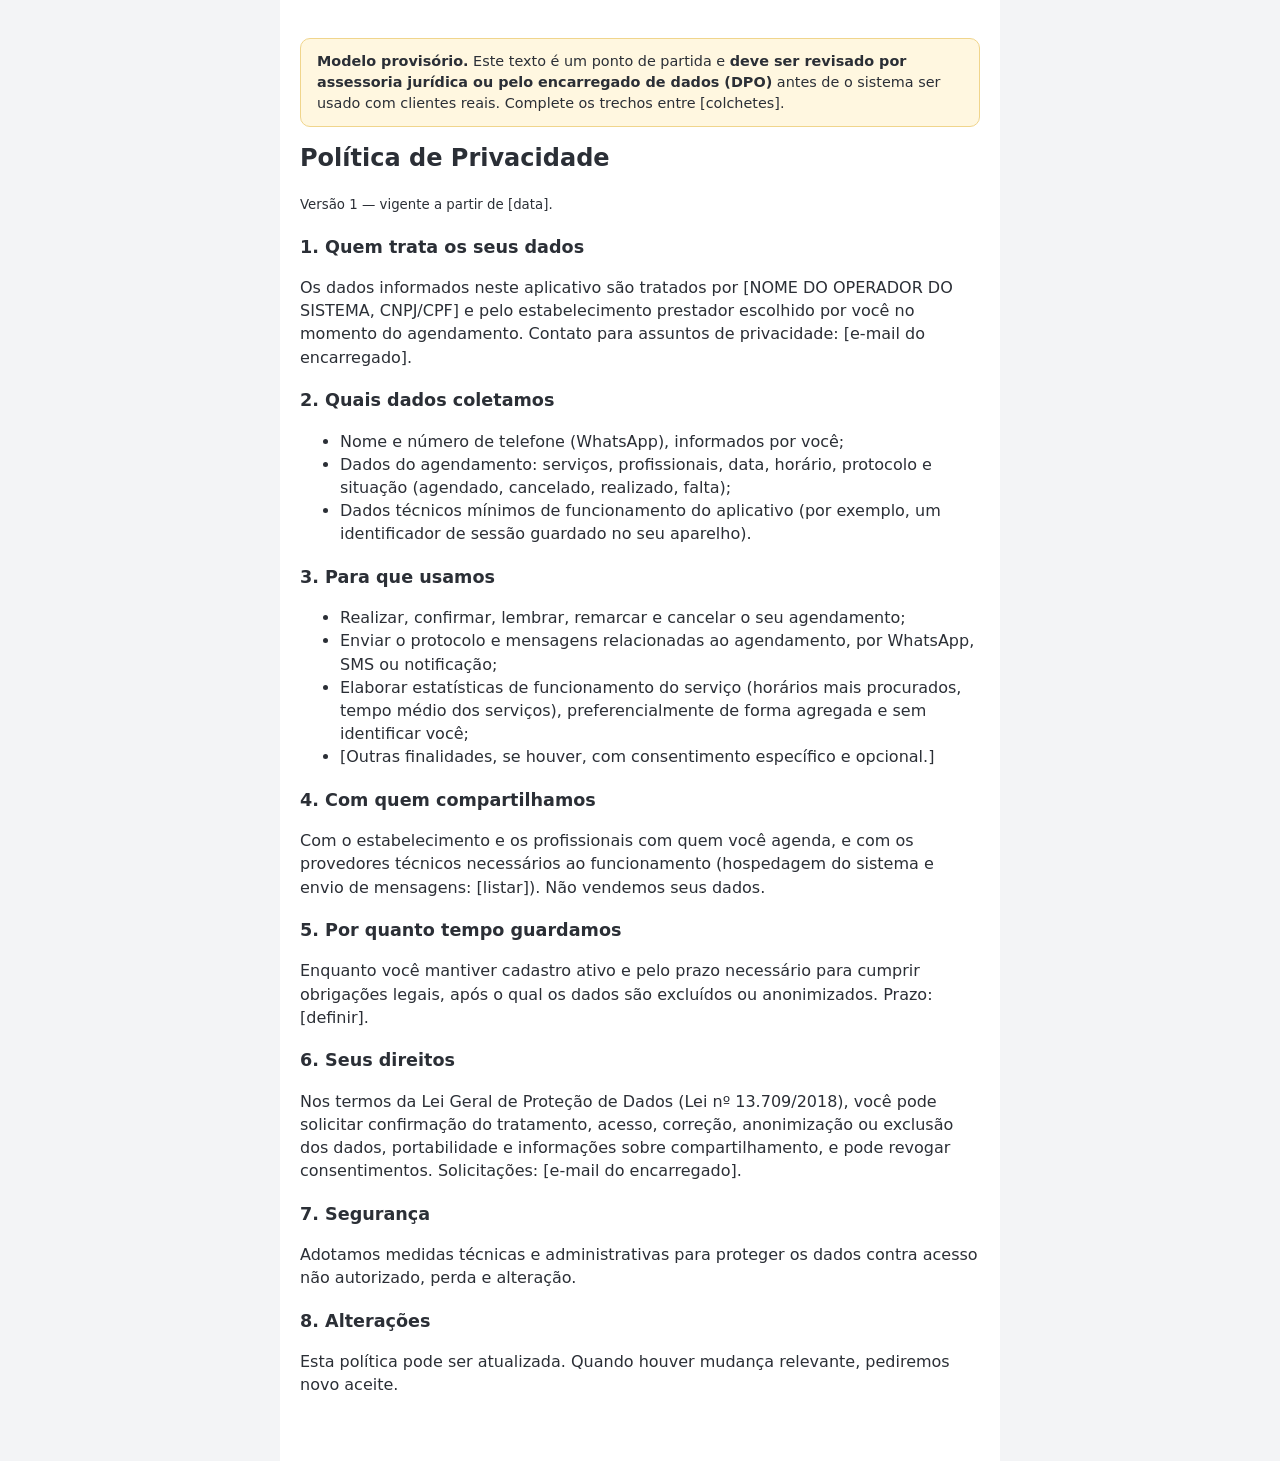
==== politica.html @ 003c9d1e "Fase 1: app do cliente (PWA), painel do prestador e núcleo de regras Modo demonstração ativo (config" ====
<!doctype html>
<html lang="pt-BR">
<head>
<meta charset="utf-8">
<meta name="viewport" content="width=device-width, initial-scale=1">
<title>Política de Privacidade</title>
<link rel="icon" href="data:,">
<link rel="stylesheet" href="style.css">
</head>
<body>
<article class="texto">
  <p class="aviso-modelo"><b>Modelo provisório.</b> Este texto é um ponto de partida e <b>deve ser revisado por assessoria jurídica
  ou pelo encarregado de dados (DPO)</b> antes de o sistema ser usado com clientes reais. Complete os trechos entre [colchetes].</p>

  <h1>Política de Privacidade</h1>
  <p><small>Versão 1 — vigente a partir de [data].</small></p>

  <h2>1. Quem trata os seus dados</h2>
  <p>Os dados informados neste aplicativo são tratados por [NOME DO OPERADOR DO SISTEMA, CNPJ/CPF] e pelo estabelecimento prestador
  escolhido por você no momento do agendamento. Contato para assuntos de privacidade: [e-mail do encarregado].</p>

  <h2>2. Quais dados coletamos</h2>
  <ul>
    <li>Nome e número de telefone (WhatsApp), informados por você;</li>
    <li>Dados do agendamento: serviços, profissionais, data, horário, protocolo e situação (agendado, cancelado, realizado, falta);</li>
    <li>Dados técnicos mínimos de funcionamento do aplicativo (por exemplo, um identificador de sessão guardado no seu aparelho).</li>
  </ul>

  <h2>3. Para que usamos</h2>
  <ul>
    <li>Realizar, confirmar, lembrar, remarcar e cancelar o seu agendamento;</li>
    <li>Enviar o protocolo e mensagens relacionadas ao agendamento, por WhatsApp, SMS ou notificação;</li>
    <li>Elaborar estatísticas de funcionamento do serviço (horários mais procurados, tempo médio dos serviços), preferencialmente de forma agregada e sem identificar você;</li>
    <li>[Outras finalidades, se houver, com consentimento específico e opcional.]</li>
  </ul>

  <h2>4. Com quem compartilhamos</h2>
  <p>Com o estabelecimento e os profissionais com quem você agenda, e com os provedores técnicos necessários ao funcionamento
  (hospedagem do sistema e envio de mensagens: [listar]). Não vendemos seus dados.</p>

  <h2>5. Por quanto tempo guardamos</h2>
  <p>Enquanto você mantiver cadastro ativo e pelo prazo necessário para cumprir obrigações legais, após o qual os dados são
  excluídos ou anonimizados. Prazo: [definir].</p>

  <h2>6. Seus direitos</h2>
  <p>Nos termos da Lei Geral de Proteção de Dados (Lei nº 13.709/2018), você pode solicitar confirmação do tratamento, acesso,
  correção, anonimização ou exclusão dos dados, portabilidade e informações sobre compartilhamento, e pode revogar consentimentos.
  Solicitações: [e-mail do encarregado].</p>

  <h2>7. Segurança</h2>
  <p>Adotamos medidas técnicas e administrativas para proteger os dados contra acesso não autorizado, perda e alteração.</p>

  <h2>8. Alterações</h2>
  <p>Esta política pode ser atualizada. Quando houver mudança relevante, pediremos novo aceite.</p>
</article>
</body>
</html>
---- style.css ----
:root {
  --accent: #2b2f36; --on-accent: #fff;
  --ink: #2b2f36; --muted: #7a808a; --line: #d9dce1; --soft: #f3f4f6; --chip: #e6e8ec;
  --ok: #1f7a4d; --err: #b3261e; --warn: #8a5a00;
}
* { box-sizing: border-box; }
html { -webkit-text-size-adjust: 100%; }
body { margin: 0; background: var(--soft); color: var(--ink); font: 16px/1.45 system-ui, -apple-system, "Segoe UI", Roboto, sans-serif; }
#app { max-width: 480px; margin: 0 auto; min-height: 100vh; min-height: 100dvh; background: #fff; display: flex; flex-direction: column; position: relative; }
.carregando { padding: 3rem 1.5rem; text-align: center; color: var(--muted); }

/* topo */
.topo { display: flex; align-items: center; gap: .75rem; padding: .9rem 1.25rem; border-bottom: 1px solid var(--line); }
.logo { width: 38px; height: 38px; border-radius: 10px; background: var(--chip); color: var(--muted); display: grid; place-items: center; font-weight: 700; overflow: hidden; flex: none; }
.logo img { width: 100%; height: 100%; object-fit: cover; }
.topo .nome { font-weight: 700; flex: 1; min-width: 0; overflow: hidden; text-overflow: ellipsis; white-space: nowrap; }
.avatar { width: 32px; height: 32px; border-radius: 50%; background: var(--chip); color: var(--muted); display: grid; place-items: center; font-weight: 700; font-size: .85rem; border: 0; cursor: pointer; }

main { flex: 1; padding: 1.1rem 1.25rem 1.5rem; }
h1 { font-size: 1.35rem; margin: .2rem 0 .3rem; }
h2 { font-size: 1.05rem; margin: 1.2rem 0 .5rem; }
.sub { color: var(--muted); font-size: .9rem; margin: 0 0 1rem; }
.pequeno { font-size: .8rem; color: var(--muted); }

/* formulários */
label { display: block; font-size: .8rem; color: var(--muted); margin: .9rem 0 .25rem; }
input[type=text], input[type=tel], input[type=date], input[type=time], input[type=password], input[type=number], select {
  width: 100%; min-height: 48px; padding: .6rem .8rem; font: inherit; color: var(--ink);
  border: 1.5px solid var(--line); border-radius: 10px; background: #fff;
}
input:focus, select:focus, button:focus-visible { outline: 3px solid color-mix(in srgb, var(--accent) 35%, transparent); outline-offset: 1px; }
.consent { display: flex; gap: .6rem; align-items: flex-start; margin: 1.1rem 0 1rem; font-size: .85rem; color: var(--ink); }
.consent input { width: 22px; height: 22px; margin: 0; flex: none; accent-color: var(--accent); }
.consent a { color: var(--ink); font-weight: 600; }

/* botões */
.btn { display: flex; align-items: center; justify-content: center; width: 100%; min-height: 48px; padding: .6rem 1rem; border-radius: 12px; border: 1.8px solid var(--accent); background: var(--accent); color: var(--on-accent); font: inherit; font-weight: 700; cursor: pointer; text-decoration: none; margin-top: .65rem; }
.btn.sec { background: #fff; color: var(--accent); }
.btn:disabled { opacity: .4; cursor: not-allowed; }
.btn.perigo { background: #fff; color: var(--err); border-color: var(--err); }
.btn.mini { width: auto; min-height: 38px; padding: .3rem .9rem; font-size: .85rem; margin-top: 0; }
.link { background: none; border: 0; color: var(--ink); font: inherit; font-weight: 600; text-decoration: underline; cursor: pointer; padding: .6rem; }
.centro { text-align: center; }

/* mensagens */
.msg { margin: .8rem 0; padding: .65rem .8rem; border-radius: 10px; font-size: .9rem; }
.msg.erro { background: #fdecea; color: var(--err); }
.msg.info { background: var(--soft); color: var(--ink); }
.msg.ok { background: #e7f5ee; color: var(--ok); }

/* passos */
.passos { display: flex; align-items: flex-start; justify-content: space-between; position: relative; margin: .9rem .6rem 1.2rem; }
.passos::before { content: ""; position: absolute; top: 12px; left: 12%; right: 12%; height: 2px; background: var(--line); }
.passo { position: relative; flex: 1; text-align: center; font-size: .72rem; color: var(--muted); }
.passo i { display: grid; place-items: center; width: 24px; height: 24px; margin: 0 auto .25rem; border-radius: 50%; border: 2px solid var(--line); background: #fff; font-style: normal; font-weight: 700; font-size: .75rem; color: var(--muted); position: relative; }
.passo.on { color: var(--ink); font-weight: 700; }
.passo.on i { background: var(--accent); border-color: var(--accent); color: var(--on-accent); }

/* serviços */
.card { border: 1.5px solid var(--line); border-radius: 14px; padding: .8rem; margin-bottom: .75rem; background: #fff; }
.card.sel { border-color: var(--accent); border-width: 2px; }
.card .linha { display: flex; align-items: center; gap: .65rem; cursor: pointer; }
.caixa { width: 24px; height: 24px; border-radius: 6px; border: 2px solid var(--line); display: grid; place-items: center; flex: none; background: #fff; }
.card.sel .caixa { background: var(--accent); border-color: var(--accent); color: var(--on-accent); }
.card .tit { flex: 1; font-weight: 700; }
.chip { display: inline-block; padding: .15rem .6rem; border-radius: 999px; background: var(--chip); font-size: .75rem; font-weight: 700; white-space: nowrap; }
.card select { margin-top: .65rem; background: var(--soft); }
.ordem { display: inline-grid; place-items: center; width: 20px; height: 20px; border-radius: 50%; background: var(--accent); color: var(--on-accent); font-size: .7rem; font-weight: 700; margin-right: .35rem; }
.resumo { border: 1.5px solid var(--line); border-radius: 14px; background: var(--soft); padding: .75rem .9rem; margin: .5rem 0 0; }
.resumo b { font-size: 1.05rem; }

/* calendário */
.cal-topo { display: flex; align-items: center; justify-content: space-between; margin: .4rem 0; }
.cal-topo button { width: 44px; height: 44px; border: 0; background: none; font-size: 1.3rem; cursor: pointer; color: var(--ink); border-radius: 50%; }
.cal-topo button:disabled { opacity: .25; cursor: default; }
.cal { display: grid; grid-template-columns: repeat(7, 1fr); gap: 2px; text-align: center; }
.cal .sem { font-size: .75rem; font-weight: 700; color: var(--muted); padding: .3rem 0; }
.cal button { aspect-ratio: 1; max-height: 46px; border: 0; background: none; font: inherit; border-radius: 50%; cursor: pointer; color: var(--ink); }
.cal button:disabled { color: #c4c8cf; cursor: default; }
.cal button.sel { background: var(--accent); color: var(--on-accent); font-weight: 700; }
.cal button.hoje { box-shadow: inset 0 0 0 1.5px var(--line); }
.horas { display: grid; grid-template-columns: repeat(3, 1fr); gap: .5rem; }
.horas button { min-height: 44px; border-radius: 999px; border: 1.8px solid var(--line); background: #fff; font: inherit; font-weight: 700; cursor: pointer; color: var(--ink); }
.horas button.sel { background: var(--accent); border-color: var(--accent); color: var(--on-accent); }

/* confirmação */
.ok-icone { width: 72px; height: 72px; border-radius: 50%; background: var(--accent); color: var(--on-accent); display: grid; place-items: center; margin: .6rem auto; font-size: 2rem; }
.protocolo { border: 2px dashed var(--line); border-radius: 14px; background: var(--soft); padding: .8rem; text-align: center; margin: .8rem 0; }
.protocolo small { display: block; letter-spacing: .08em; color: var(--muted); font-weight: 700; }
.protocolo code { font: 700 1.35rem ui-monospace, Menlo, Consolas, monospace; }
.item-ag { padding: .45rem 0; border-top: 1px solid var(--line); }
.item-ag:first-of-type { border-top: 0; }
.item-ag .p { font-size: .85rem; color: var(--muted); }

/* lista de reservas */
.reserva .topo-r { display: flex; justify-content: space-between; align-items: baseline; gap: .5rem; }
.badge { font-size: .7rem; font-weight: 700; padding: .1rem .55rem; border-radius: 999px; background: var(--chip); }
.badge.cancelado, .badge.faltou { background: #fdecea; color: var(--err); }
.badge.realizado { background: #e7f5ee; color: var(--ok); }
.acoes { display: flex; gap: .5rem; flex-wrap: wrap; margin-top: .6rem; align-items: center; }

/* navegação inferior */
nav.base { position: sticky; bottom: 0; display: flex; border-top: 1px solid var(--line); background: #fff; padding-bottom: env(safe-area-inset-bottom); }
nav.base button { flex: 1; border: 0; background: none; padding: .6rem 0 .5rem; font: inherit; font-size: .72rem; color: var(--muted); cursor: pointer; display: flex; flex-direction: column; align-items: center; gap: .2rem; }
nav.base button i { width: 24px; height: 18px; border-radius: 5px; background: var(--chip); border: 1.5px solid var(--line); }
nav.base button.on { color: var(--ink); font-weight: 700; }
nav.base button.on i { background: var(--accent); border-color: var(--accent); }

.faixa { display: flex; gap: .75rem; align-items: center; background: var(--soft); border-bottom: 1px solid var(--line); padding: .55rem 1.25rem; font-size: .85rem; }
.faixa span { flex: 1; }
.faixa-demo { background: #fff7e0; color: var(--warn); text-align: center; font-size: .75rem; padding: .3rem; }

/* painel do prestador */
.painel { max-width: 960px; margin: 0 auto; background: #fff; min-height: 100vh; }
.painel .barra { display: flex; flex-wrap: wrap; gap: .6rem; align-items: center; padding: .8rem 1.25rem; border-bottom: 1px solid var(--line); }
.painel .barra .nome { font-weight: 700; flex: 1; }
.painel .data-nav { display: flex; align-items: center; gap: .4rem; padding: .8rem 1.25rem 0; }
.painel .data-nav input { width: auto; }
.painel .data-nav button { min-height: 44px; min-width: 44px; border: 1.5px solid var(--line); background: #fff; border-radius: 10px; font-size: 1.1rem; cursor: pointer; }
.cols { display: grid; grid-template-columns: repeat(auto-fit, minmax(260px, 1fr)); gap: 1rem; padding: 1rem 1.25rem; }
.col h3 { margin: 0 0 .5rem; font-size: 1rem; }
.ag { border: 1.5px solid var(--line); border-radius: 12px; padding: .65rem .75rem; margin-bottom: .6rem; }
.ag.cancelado { opacity: .55; }
.ag .h { font-weight: 700; }
.ag .meta { font-size: .85rem; color: var(--muted); }
.bloqueio { border: 1.5px dashed var(--line); border-radius: 12px; padding: .5rem .75rem; margin-bottom: .6rem; font-size: .85rem; color: var(--muted); }
details.bloq { margin: 0 1.25rem 1.5rem; border: 1.5px solid var(--line); border-radius: 12px; padding: .5rem .9rem; }
details.bloq summary { cursor: pointer; font-weight: 700; min-height: 40px; display: flex; align-items: center; }
.grade-form { display: grid; grid-template-columns: repeat(auto-fit, minmax(130px, 1fr)); gap: .5rem; align-items: end; }
.vazio { color: var(--muted); font-size: .9rem; padding: .5rem 0; }

/* páginas de texto (política, termos) */
.texto { max-width: 720px; margin: 0 auto; padding: 1.5rem 1.25rem 3rem; background: #fff; min-height: 100vh; }
.texto h1 { font-size: 1.5rem; } .texto h2 { font-size: 1.1rem; }
.aviso-modelo { background: #fff7e0; border: 1px solid #f0d58c; padding: .75rem 1rem; border-radius: 10px; font-size: .9rem; }

@media (prefers-reduced-motion: no-preference) { .card, .btn { transition: border-color .15s, background .15s, opacity .15s; } }
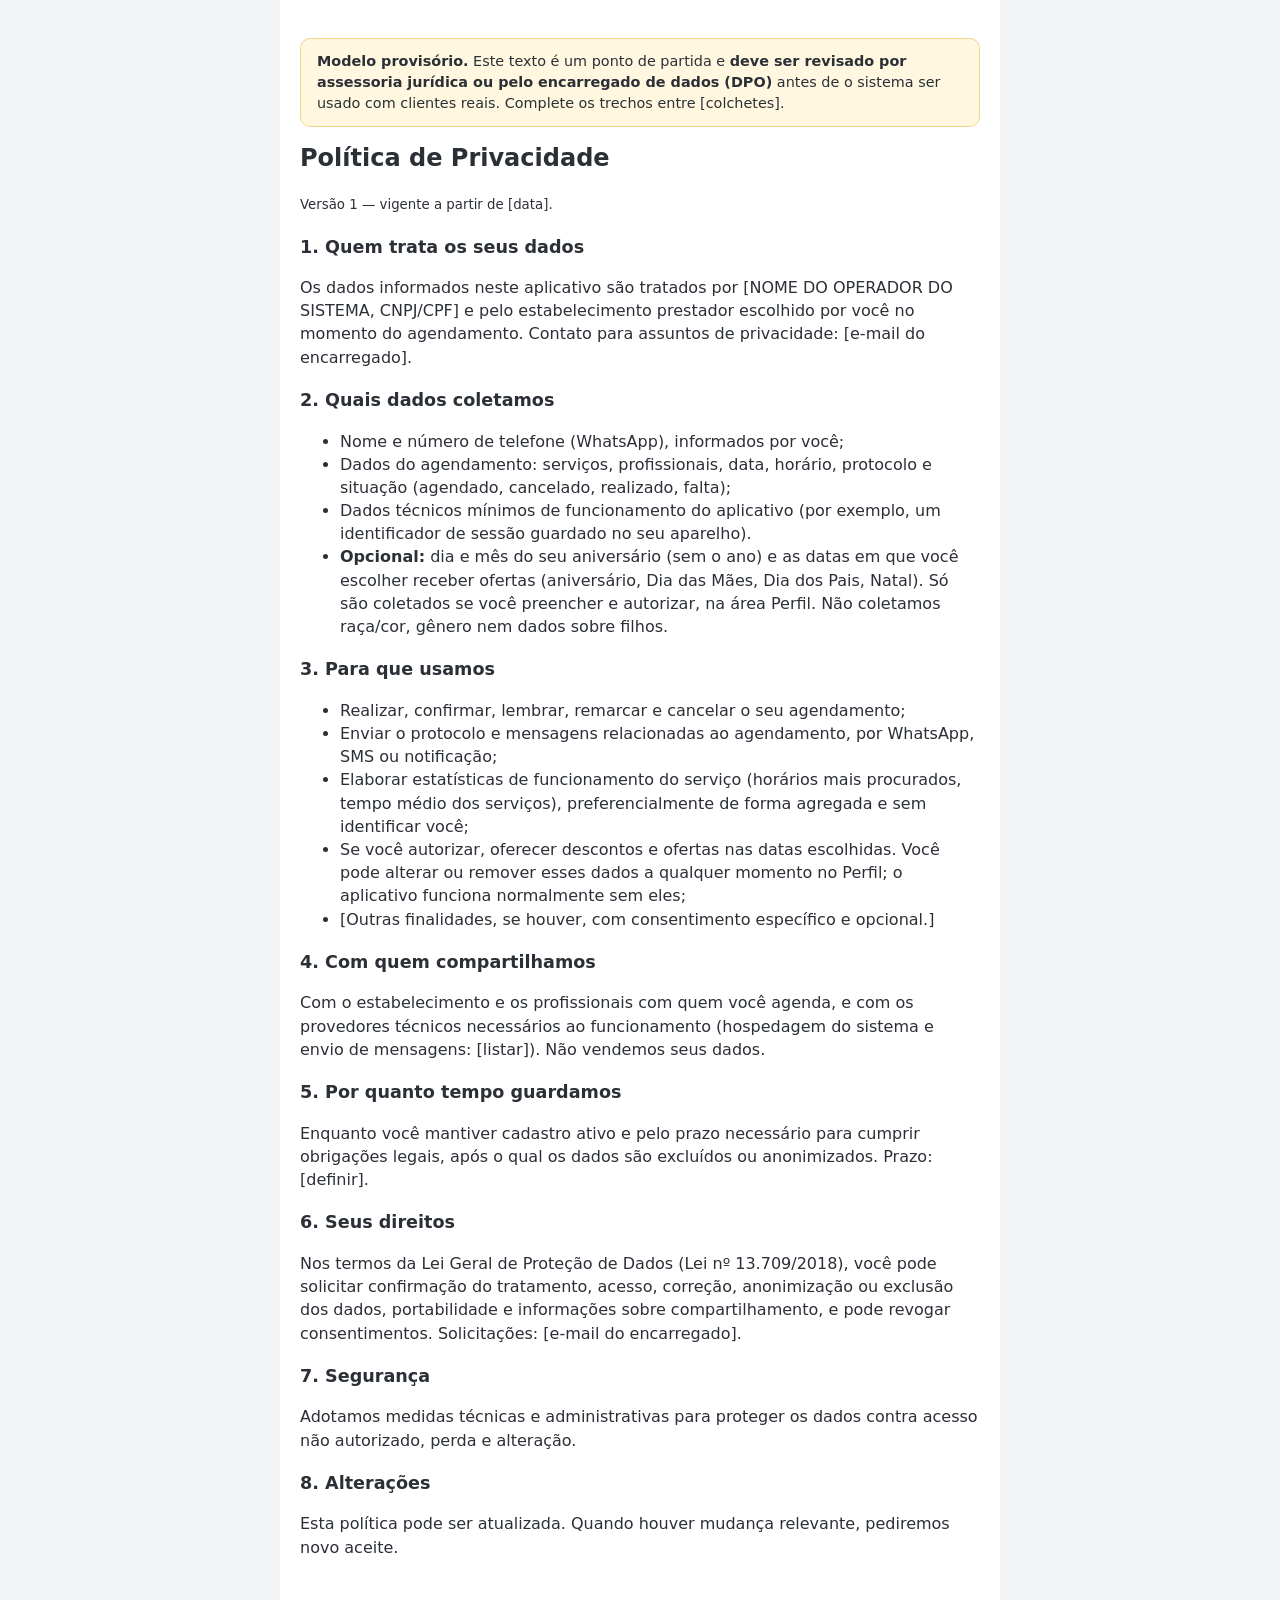
==== commit 4eaaf4ad: "Ofertas em datas especiais: preferências opcionais do cliente com aceite próprio e promoções por púb" ====
--- a/politica.html
+++ b/politica.html
@@ -24,6 +24,7 @@
     <li>Nome e número de telefone (WhatsApp), informados por você;</li>
     <li>Dados do agendamento: serviços, profissionais, data, horário, protocolo e situação (agendado, cancelado, realizado, falta);</li>
     <li>Dados técnicos mínimos de funcionamento do aplicativo (por exemplo, um identificador de sessão guardado no seu aparelho).</li>
+    <li><b>Opcional:</b> dia e mês do seu aniversário (sem o ano) e as datas em que você escolher receber ofertas (aniversário, Dia das Mães, Dia dos Pais, Natal). Só são coletados se você preencher e autorizar, na área Perfil. Não coletamos raça/cor, gênero nem dados sobre filhos.</li>
   </ul>
 
   <h2>3. Para que usamos</h2>
@@ -31,6 +32,7 @@
     <li>Realizar, confirmar, lembrar, remarcar e cancelar o seu agendamento;</li>
     <li>Enviar o protocolo e mensagens relacionadas ao agendamento, por WhatsApp, SMS ou notificação;</li>
     <li>Elaborar estatísticas de funcionamento do serviço (horários mais procurados, tempo médio dos serviços), preferencialmente de forma agregada e sem identificar você;</li>
+    <li>Se você autorizar, oferecer descontos e ofertas nas datas escolhidas. Você pode alterar ou remover esses dados a qualquer momento no Perfil; o aplicativo funciona normalmente sem eles;</li>
     <li>[Outras finalidades, se houver, com consentimento específico e opcional.]</li>
   </ul>
 
--- a/style.css
+++ b/style.css
@@ -135,3 +135,70 @@
 .aviso-modelo { background: #fff7e0; border: 1px solid #f0d58c; padding: .75rem 1rem; border-radius: 10px; font-size: .9rem; }
 
 @media (prefers-reduced-motion: no-preference) { .card, .btn { transition: border-color .15s, background .15s, opacity .15s; } }
+
+/* ---- painel: abas, cancelamento com mensagem, acessos ---- */
+.painel .abas { display: flex; gap: .4rem; padding: .6rem 1.25rem 0; border-bottom: 1px solid var(--line); }
+.painel .abas button { min-height: 42px; padding: 0 1rem; border: 0; border-bottom: 3px solid transparent; background: none; font: inherit; font-weight: 600; color: var(--muted); cursor: pointer; }
+.painel .abas button[aria-current="page"] { color: var(--ink); border-bottom-color: var(--accent); }
+.filtros { display: flex; flex-wrap: wrap; gap: .4rem; padding: .7rem 1.25rem 0; }
+.filtros button { min-height: 36px; padding: 0 .9rem; border-radius: 999px; border: 1.5px solid var(--line); background: #fff; font: inherit; font-size: .85rem; cursor: pointer; }
+.filtros button[aria-pressed="true"] { background: var(--accent); color: var(--on-accent); border-color: var(--accent); }
+.cancelar-box { margin-top: .6rem; border: 1.8px solid var(--err); border-radius: 12px; padding: .7rem .8rem; background: #fffafa; }
+.cancelar-box h4 { margin: 0 0 .4rem; font-size: .95rem; }
+.cancelar-box .opcao { display: flex; gap: .55rem; align-items: flex-start; padding: .45rem .5rem; border: 1.5px solid var(--line); border-radius: 10px; margin-bottom: .4rem; background: #fff; font-size: .85rem; cursor: pointer; }
+.cancelar-box .opcao input { width: auto; min-height: 0; margin-top: .2rem; }
+.cancelar-box textarea { width: 100%; min-height: 70px; font: inherit; padding: .5rem .6rem; border: 1.5px solid var(--line); border-radius: 10px; resize: vertical; }
+.cancelar-box .previa { font-size: .85rem; background: var(--soft); border-radius: 10px; padding: .6rem .7rem; margin: .4rem 0; }
+.lista-acessos { padding: 1rem 1.25rem; display: grid; gap: .7rem; }
+.usuario { border: 1.5px solid var(--line); border-radius: 12px; padding: .7rem .85rem; }
+.usuario.inativo { background: #f3f4f6; color: var(--muted); }
+.usuario .topo { display: flex; gap: .6rem; align-items: center; flex-wrap: wrap; }
+.usuario .topo strong { flex: 1; }
+.usuario .meta { font-size: .85rem; color: var(--muted); margin-top: .2rem; }
+.form-acesso { display: grid; grid-template-columns: repeat(auto-fit, minmax(170px, 1fr)); gap: .6rem; margin-top: .7rem; align-items: end; }
+.form-acesso label.chk { display: flex; gap: .5rem; align-items: center; min-height: 44px; }
+.form-acesso label.chk input { width: auto; min-height: 0; }
+.dia-linha { display: grid; grid-template-columns: 5.5rem 1fr; gap: .6rem; align-items: start; border: 1.5px solid var(--line); border-radius: 12px; padding: .6rem .8rem; }
+.dia-linha .faixas { display: grid; gap: .4rem; }
+.dia-linha .faixa { display: flex; flex-wrap: wrap; gap: .4rem; align-items: center; }
+.dia-linha .faixa input[type=time] { width: auto; min-width: 7.2rem; }
+.prof-dur { display: flex; flex-wrap: wrap; gap: .6rem; align-items: center; }
+.prof-dur input[type=number] { width: 9.5rem; }
+.kpis { display: grid; grid-template-columns: repeat(2, 1fr); gap: .6rem; padding: .6rem 1.25rem; }
+.kpi { border: 1.5px solid var(--line); border-radius: 14px; padding: .7rem .8rem; }
+.kpi-v { font-size: 1.6rem; font-weight: 700; line-height: 1.1; }
+.kpi-r { font-size: .85rem; font-weight: 600; margin-top: .15rem; }
+.kpi-s { font-size: .75rem; color: var(--muted, #5f6368); margin-top: .1rem; }
+.barras { display: grid; gap: .45rem; }
+.barra-linha { display: grid; grid-template-columns: minmax(5rem, 9rem) 1fr auto; gap: .5rem; align-items: center; font-size: .88rem; }
+.bl-trilho { background: var(--line); border-radius: 999px; height: .7rem; overflow: hidden; display: block; }
+.bl-preenche { display: block; height: 100%; background: var(--cor, #0b57d0); border-radius: 999px; }
+.bl-valor { font-variant-numeric: tabular-nums; white-space: nowrap; }
+.historico { border-top: 1px dashed var(--line); margin-top: .5rem; padding-top: .4rem; display: grid; gap: .25rem; }
+@media (min-width: 640px) { .kpis { grid-template-columns: repeat(4, 1fr); } }
+
+.promo { position: fixed; inset: 0; z-index: 50; display: flex; flex-direction: column; overflow-y: auto; }
+.promo-x { align-self: flex-end; margin: .8rem; width: 44px; height: 44px; border: 0; background: none; font-size: 1.4rem; cursor: pointer; }
+.promo-corpo { flex: 1; display: flex; flex-direction: column; justify-content: center; align-items: center; gap: 2rem; padding: 1rem 1.6rem 3rem; max-width: 34rem; margin: 0 auto; width: 100%; box-sizing: border-box; text-align: center; }
+.promo-texto { font-weight: 700; font-size: clamp(1.5rem, 6vw, 2.2rem); line-height: 1.25; margin: 0; white-space: pre-wrap; overflow-wrap: anywhere; }
+.promo-ok { min-height: 48px; min-width: 11rem; padding: 0 1.6rem; border: 0; border-radius: 12px; font: inherit; font-weight: 700; cursor: pointer; }
+.painel .abas { overflow-x: auto; scrollbar-width: thin; }
+.painel .abas button { white-space: nowrap; }
+.promo-previa { border: 1.5px solid var(--line); border-radius: 12px; padding: 1.4rem 1rem; text-align: center; font-weight: 700; font-size: 1.15rem; }
+.promo-previa p { margin: 0; white-space: pre-wrap; overflow-wrap: anywhere; }
+.promo-previa.pequena { padding: .7rem .8rem; font-size: .95rem; }
+.amostras { display: flex; flex-wrap: wrap; gap: .45rem; margin-top: .5rem; }
+.amostra { width: 34px; height: 34px; border-radius: 50%; border: 2px solid var(--line); cursor: pointer; }
+.faixa-promo { margin: .2rem 0 .9rem; padding: .75rem 1rem; border-radius: 12px; font-weight: 700; text-align: center; line-height: 1.3; white-space: pre-wrap; overflow-wrap: anywhere; }
+button.faixa-promo { display: block; width: 100%; border: 0; font: inherit; font-weight: 700; cursor: pointer; }
+.faixa-promo .faixa-cta { display: block; margin-top: .35rem; font-size: .85rem; font-weight: 600; text-decoration: underline; text-underline-offset: 3px; }
+.emojis { display: flex; flex-wrap: wrap; gap: .3rem; margin-top: .4rem; }
+.emojis button { width: 40px; height: 40px; border: 1.5px solid var(--line); border-radius: 10px; background: #fff; font-size: 1.25rem; cursor: pointer; }
+.ofertas .grupo-chk { display: grid; gap: .1rem; margin: .4rem 0; }
+.ofertas .aniv .linha { display: flex; gap: .5rem; }
+.ofertas .aniv select { flex: 1; min-height: 44px; border: 1.5px solid var(--line); border-radius: 10px; padding: 0 .5rem; font: inherit; background: #fff; }
+.ofertas .aceite-ofertas { margin-top: .6rem; font-size: .9rem; line-height: 1.35; align-items: flex-start; }
+.ofertas label.chk { display: flex; gap: .55rem; align-items: center; min-height: 44px; cursor: pointer; }
+.ofertas label.chk input { width: 22px; height: 22px; flex: none; }
+.ofertas .btn { margin-top: .7rem; }
+.ofertas label.chk { color: var(--ink); }
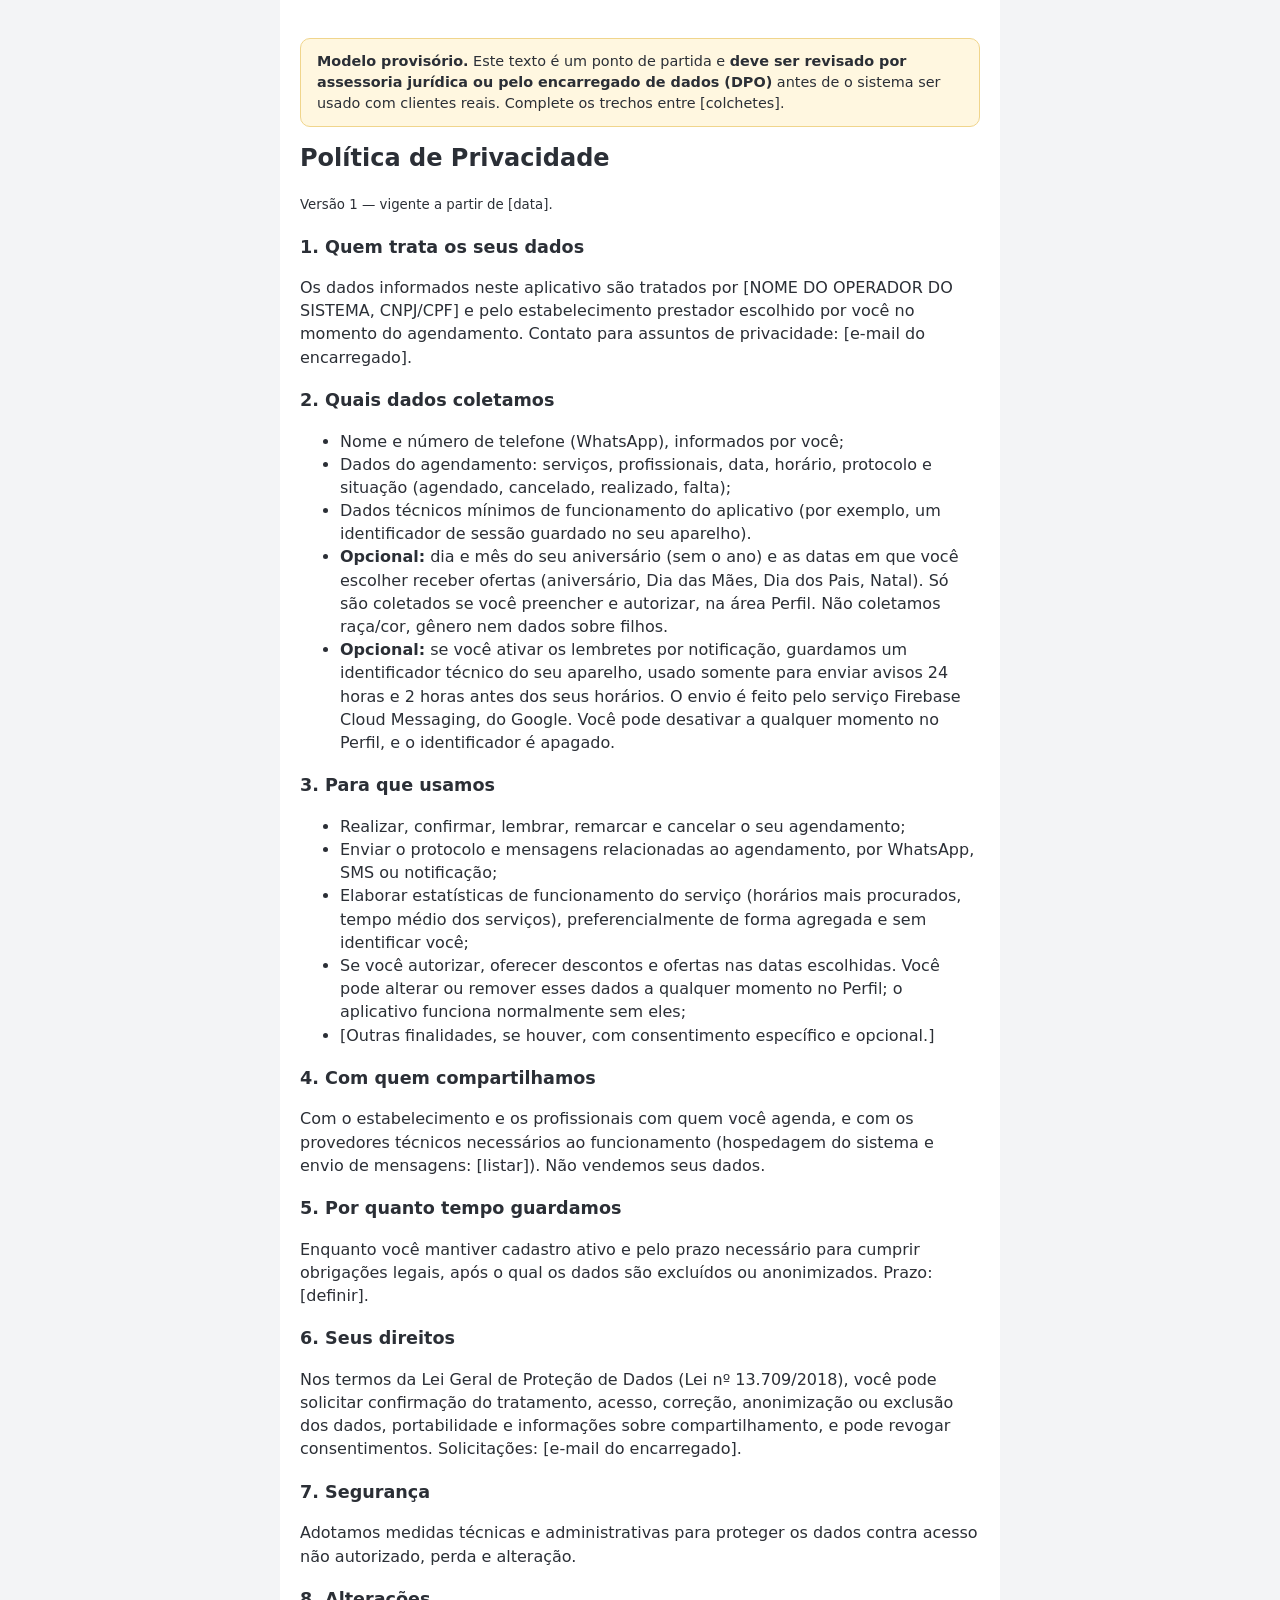
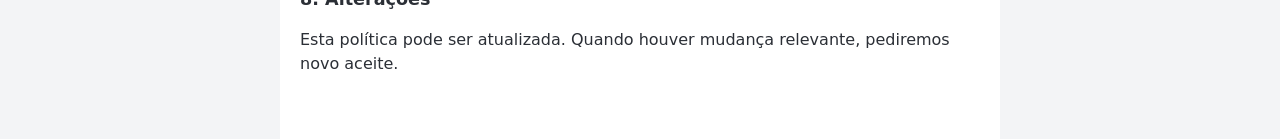
==== commit f31c8647: "Lembretes por notificação (FCM): convite na confirmação e no Perfil, envio 24h e 2h antes Co-Authore" ====
--- a/politica.html
+++ b/politica.html
@@ -25,6 +25,7 @@
     <li>Dados do agendamento: serviços, profissionais, data, horário, protocolo e situação (agendado, cancelado, realizado, falta);</li>
     <li>Dados técnicos mínimos de funcionamento do aplicativo (por exemplo, um identificador de sessão guardado no seu aparelho).</li>
     <li><b>Opcional:</b> dia e mês do seu aniversário (sem o ano) e as datas em que você escolher receber ofertas (aniversário, Dia das Mães, Dia dos Pais, Natal). Só são coletados se você preencher e autorizar, na área Perfil. Não coletamos raça/cor, gênero nem dados sobre filhos.</li>
+    <li><b>Opcional:</b> se você ativar os lembretes por notificação, guardamos um identificador técnico do seu aparelho, usado somente para enviar avisos 24 horas e 2 horas antes dos seus horários. O envio é feito pelo serviço Firebase Cloud Messaging, do Google. Você pode desativar a qualquer momento no Perfil, e o identificador é apagado.</li>
   </ul>
 
   <h2>3. Para que usamos</h2>
--- a/style.css
+++ b/style.css
@@ -202,3 +202,33 @@
 .ofertas label.chk input { width: 22px; height: 22px; flex: none; }
 .ofertas .btn { margin-top: .7rem; }
 .ofertas label.chk { color: var(--ink); }
+.ordenar { display: flex; gap: .3rem; margin-right: .3rem; flex: none; }
+.ordenar .mover { width: 40px; height: 40px; border: 1.5px solid var(--line); border-radius: 10px; background: #fff; font-size: .95rem; line-height: 1; cursor: pointer; color: var(--ink); }
+.ordenar .mover:disabled { opacity: .35; cursor: default; }
+.ordenar .arrastar { cursor: grab; touch-action: none; font-size: 1.2rem; }
+.usuario.arrastando { position: relative; z-index: 5; box-shadow: 0 6px 18px rgba(0,0,0,.2); background: #fff; opacity: .95; }
+.usuario.alvo { outline: 2px dashed var(--accent); outline-offset: 2px; }
+
+/* busca de clientes: largura total e altura dobrada */
+.busca-clientes { display: block; padding: .7rem 1.25rem 0; }
+.busca-clientes label { display: block; width: 100%; }
+.busca-clientes input[type=search] { width: 100%; box-sizing: border-box; min-height: 60px; font-size: 1.1rem; }
+.busca-clientes .btn { margin-top: .6rem; }
+
+/* painel do gestor: tela inicial de cartões e botão de volta */
+.inicio-cards { display: grid; grid-template-columns: repeat(2, 1fr); gap: .8rem; padding: 1rem 1.25rem; }
+.card-inicio { display: flex; flex-direction: column; align-items: center; justify-content: center; gap: .5rem; min-height: 112px; padding: .8rem; border: 1px solid var(--line, #d9dce1); border-radius: 16px; background: var(--chip, #f2f3f5); color: inherit; font: inherit; font-weight: 700; cursor: pointer; }
+.card-inicio:active { transform: scale(.98); }
+.ci-icone { font-size: 2rem; line-height: 1; }
+.voltar-inicio { display: flex; align-items: center; gap: .8rem; padding: .6rem 1.25rem 0; }
+
+/* profissional: três abas curtas dividem a largura, sem rolagem */
+.painel .abas button:only-of-type, .painel .abas.tres button { flex: 1 1 0; padding: 0 .4rem; }
+.painel .abas.tres { overflow-x: visible; }
+
+/* caixa de confirmação do app */
+.dialogo-fundo { position: fixed; inset: 0; background: rgba(0,0,0,.45); display: grid; place-items: center; padding: 1.25rem; z-index: 1000; }
+.dialogo { background: #fff; color: var(--ink); border-radius: 16px; padding: 1.25rem; max-width: 380px; width: 100%; box-shadow: 0 10px 30px rgba(0,0,0,.25); }
+.dialogo-texto { margin: 0 0 1rem; white-space: pre-line; line-height: 1.45; }
+.dialogo-acoes { display: flex; gap: .6rem; justify-content: flex-end; }
+.dialogo-acoes .btn { width: auto; min-width: 96px; }
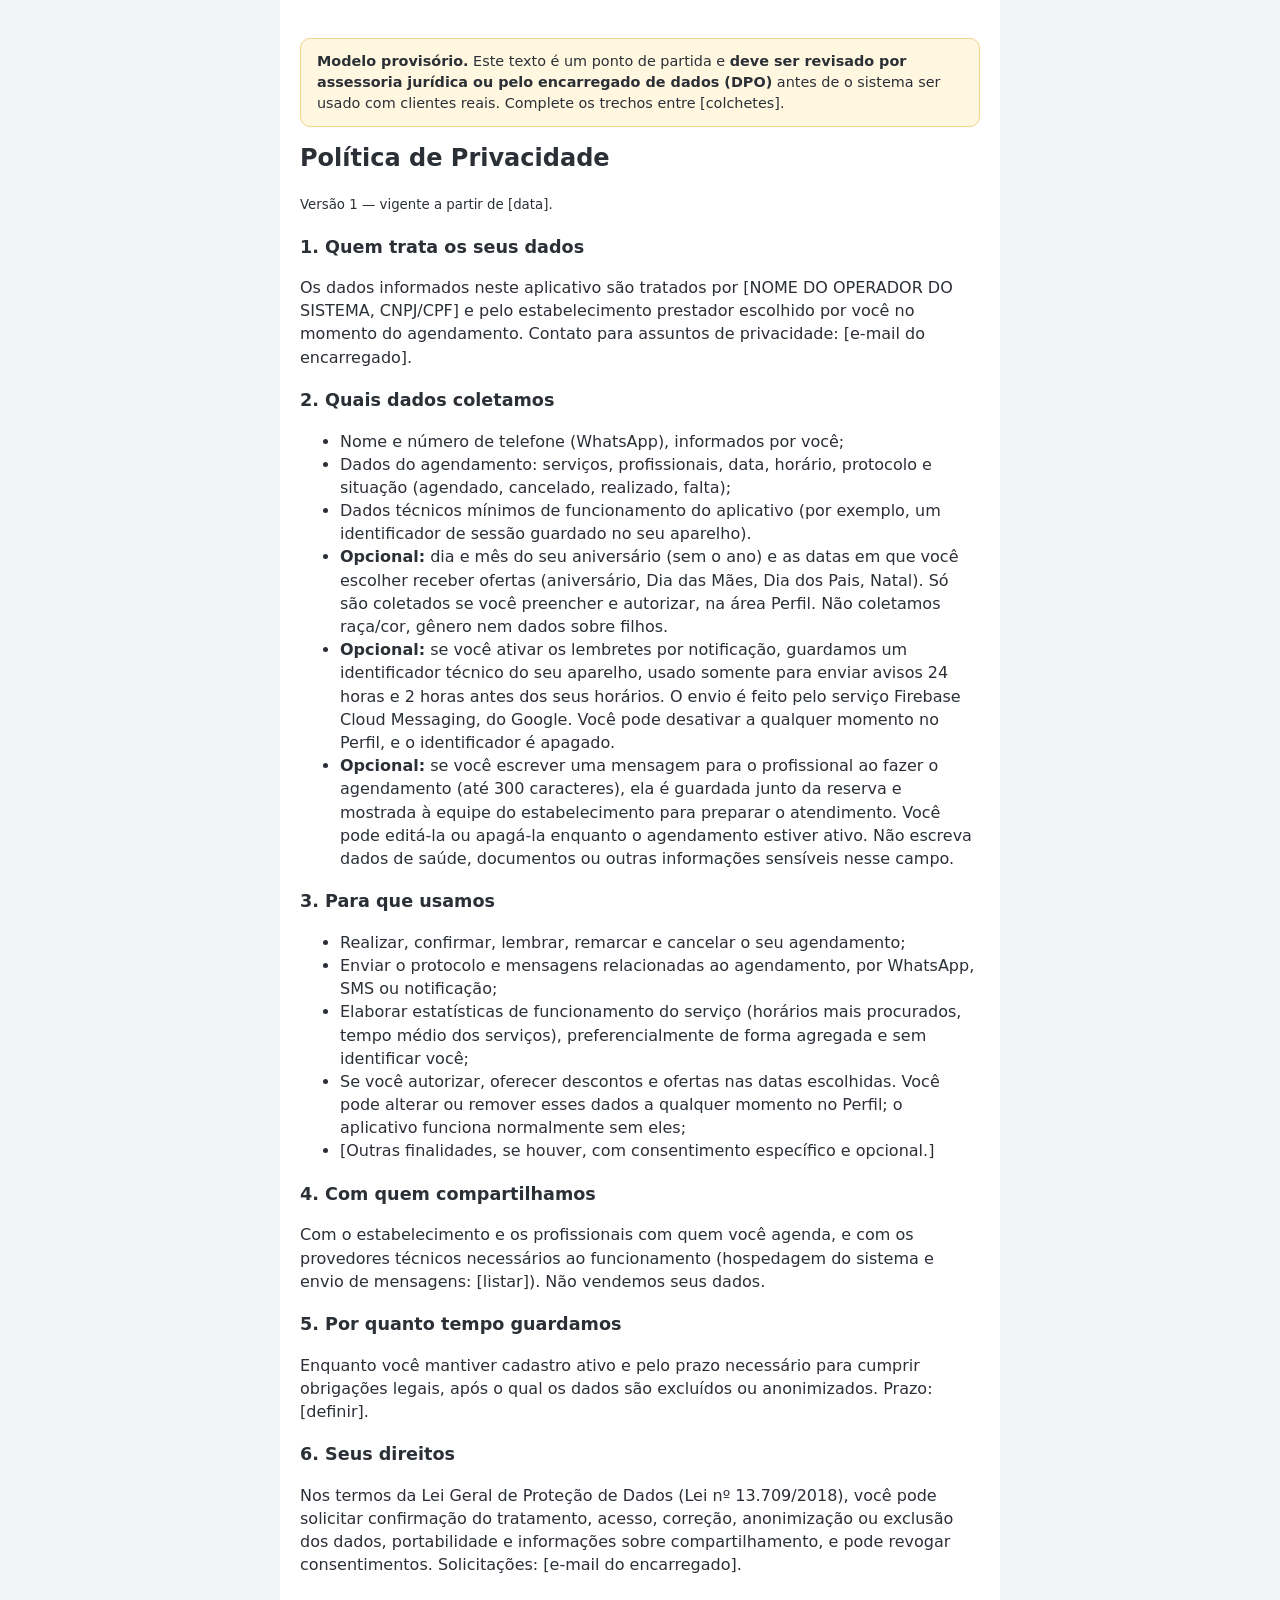
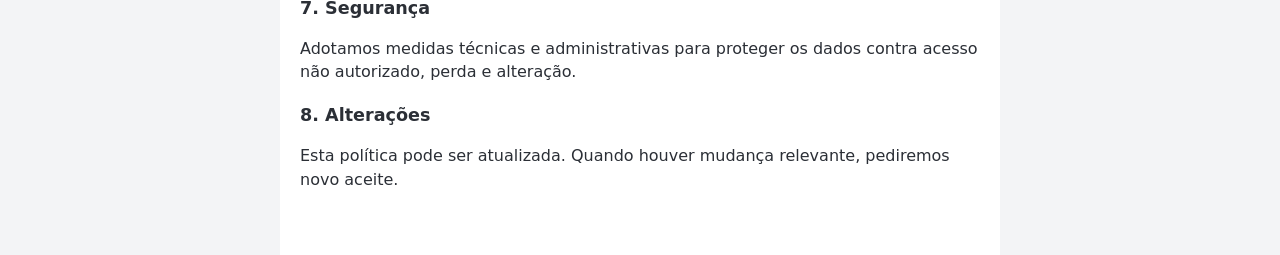
==== commit 4ee7799b: "Mensagem do cliente para o profissional (por reserva, ate 300 caracteres) Co-Authored-By: Claude Son" ====
--- a/politica.html
+++ b/politica.html
@@ -26,6 +26,7 @@
     <li>Dados técnicos mínimos de funcionamento do aplicativo (por exemplo, um identificador de sessão guardado no seu aparelho).</li>
     <li><b>Opcional:</b> dia e mês do seu aniversário (sem o ano) e as datas em que você escolher receber ofertas (aniversário, Dia das Mães, Dia dos Pais, Natal). Só são coletados se você preencher e autorizar, na área Perfil. Não coletamos raça/cor, gênero nem dados sobre filhos.</li>
     <li><b>Opcional:</b> se você ativar os lembretes por notificação, guardamos um identificador técnico do seu aparelho, usado somente para enviar avisos 24 horas e 2 horas antes dos seus horários. O envio é feito pelo serviço Firebase Cloud Messaging, do Google. Você pode desativar a qualquer momento no Perfil, e o identificador é apagado.</li>
+    <li><b>Opcional:</b> se você escrever uma mensagem para o profissional ao fazer o agendamento (até 300 caracteres), ela é guardada junto da reserva e mostrada à equipe do estabelecimento para preparar o atendimento. Você pode editá-la ou apagá-la enquanto o agendamento estiver ativo. Não escreva dados de saúde, documentos ou outras informações sensíveis nesse campo.</li>
   </ul>
 
   <h2>3. Para que usamos</h2>
--- a/style.css
+++ b/style.css
@@ -1,5 +1,5 @@
 :root {
-  --accent: #2b2f36; --on-accent: #fff;
+  --accent: #2b2f36; --on-accent: #fff; --accent-ink: var(--accent);
   --ink: #2b2f36; --muted: #7a808a; --line: #d9dce1; --soft: #f3f4f6; --chip: #e6e8ec;
   --ok: #1f7a4d; --err: #b3261e; --warn: #8a5a00;
 }
@@ -35,7 +35,7 @@
 
 /* botões */
 .btn { display: flex; align-items: center; justify-content: center; width: 100%; min-height: 48px; padding: .6rem 1rem; border-radius: 12px; border: 1.8px solid var(--accent); background: var(--accent); color: var(--on-accent); font: inherit; font-weight: 700; cursor: pointer; text-decoration: none; margin-top: .65rem; }
-.btn.sec { background: #fff; color: var(--accent); }
+.btn.sec { background: #fff; color: var(--accent-ink); }
 .btn:disabled { opacity: .4; cursor: not-allowed; }
 .btn.perigo { background: #fff; color: var(--err); border-color: var(--err); }
 .btn.mini { width: auto; min-height: 38px; padding: .3rem .9rem; font-size: .85rem; margin-top: 0; }
@@ -113,7 +113,8 @@
 /* painel do prestador */
 .painel { max-width: 960px; margin: 0 auto; background: #fff; min-height: 100vh; }
 .painel .barra { display: flex; flex-wrap: wrap; gap: .6rem; align-items: center; padding: .8rem 1.25rem; border-bottom: 1px solid var(--line); }
-.painel .barra .nome { font-weight: 700; flex: 1; }
+.painel .barra .nome { font-weight: 700; flex: 1 1 8.5rem; min-width: 8.5rem; }
+.painel .barra-acoes { flex: 1 0 100%; display: flex; gap: .5rem; justify-content: flex-start; }
 .painel .data-nav { display: flex; align-items: center; gap: .4rem; padding: .8rem 1.25rem 0; }
 .painel .data-nav input { width: auto; }
 .painel .data-nav button { min-height: 44px; min-width: 44px; border: 1.5px solid var(--line); background: #fff; border-radius: 10px; font-size: 1.1rem; cursor: pointer; }
@@ -232,3 +233,21 @@
 .dialogo-texto { margin: 0 0 1rem; white-space: pre-line; line-height: 1.45; }
 .dialogo-acoes { display: flex; gap: .6rem; justify-content: flex-end; }
 .dialogo-acoes .btn { width: auto; min-width: 96px; }
+
+/* tela de promoção: logo e nome do estabelecimento no topo, centralizados */
+.promo-marca { text-align: center; padding: 0 1.6rem; margin-top: -2.6rem; }
+.promo-nome { margin-top: .5rem; font-size: 1.25rem; font-weight: 700; }
+
+/* escolha da cor do app (por aparelho) */
+.tema-cores { display: flex; flex-wrap: wrap; gap: .5rem .6rem; margin-top: .6rem; }
+.tema-cor { display: flex; flex-direction: column; align-items: center; gap: .25rem; min-width: 56px; padding: .2rem; border: 0; background: none; font: inherit; color: var(--ink); cursor: pointer; }
+.tema-bola { width: 40px; height: 40px; border-radius: 50%; display: grid; place-items: center; font-weight: 700; border: 2px solid var(--line); }
+.tema-cor.on .tema-bola { border-color: var(--ink); }
+.tema-nome { font-size: .78rem; }
+.tema-faixa { padding: .7rem 1.25rem; border-bottom: 1px solid var(--line); background: #fff; }
+
+/* mensagem do cliente para o profissional */
+.mensagem textarea { width: 100%; box-sizing: border-box; margin-top: .4rem; resize: vertical; }
+.mensagem .contador { text-align: right; }
+.mensagem .msg-texto { margin: .4rem 0; white-space: pre-wrap; word-break: break-word; }
+.msg-cliente { margin: .35rem 0; padding: .45rem .6rem; border-radius: 10px; background: #f3f4f6; font-size: .92rem; word-break: break-word; }
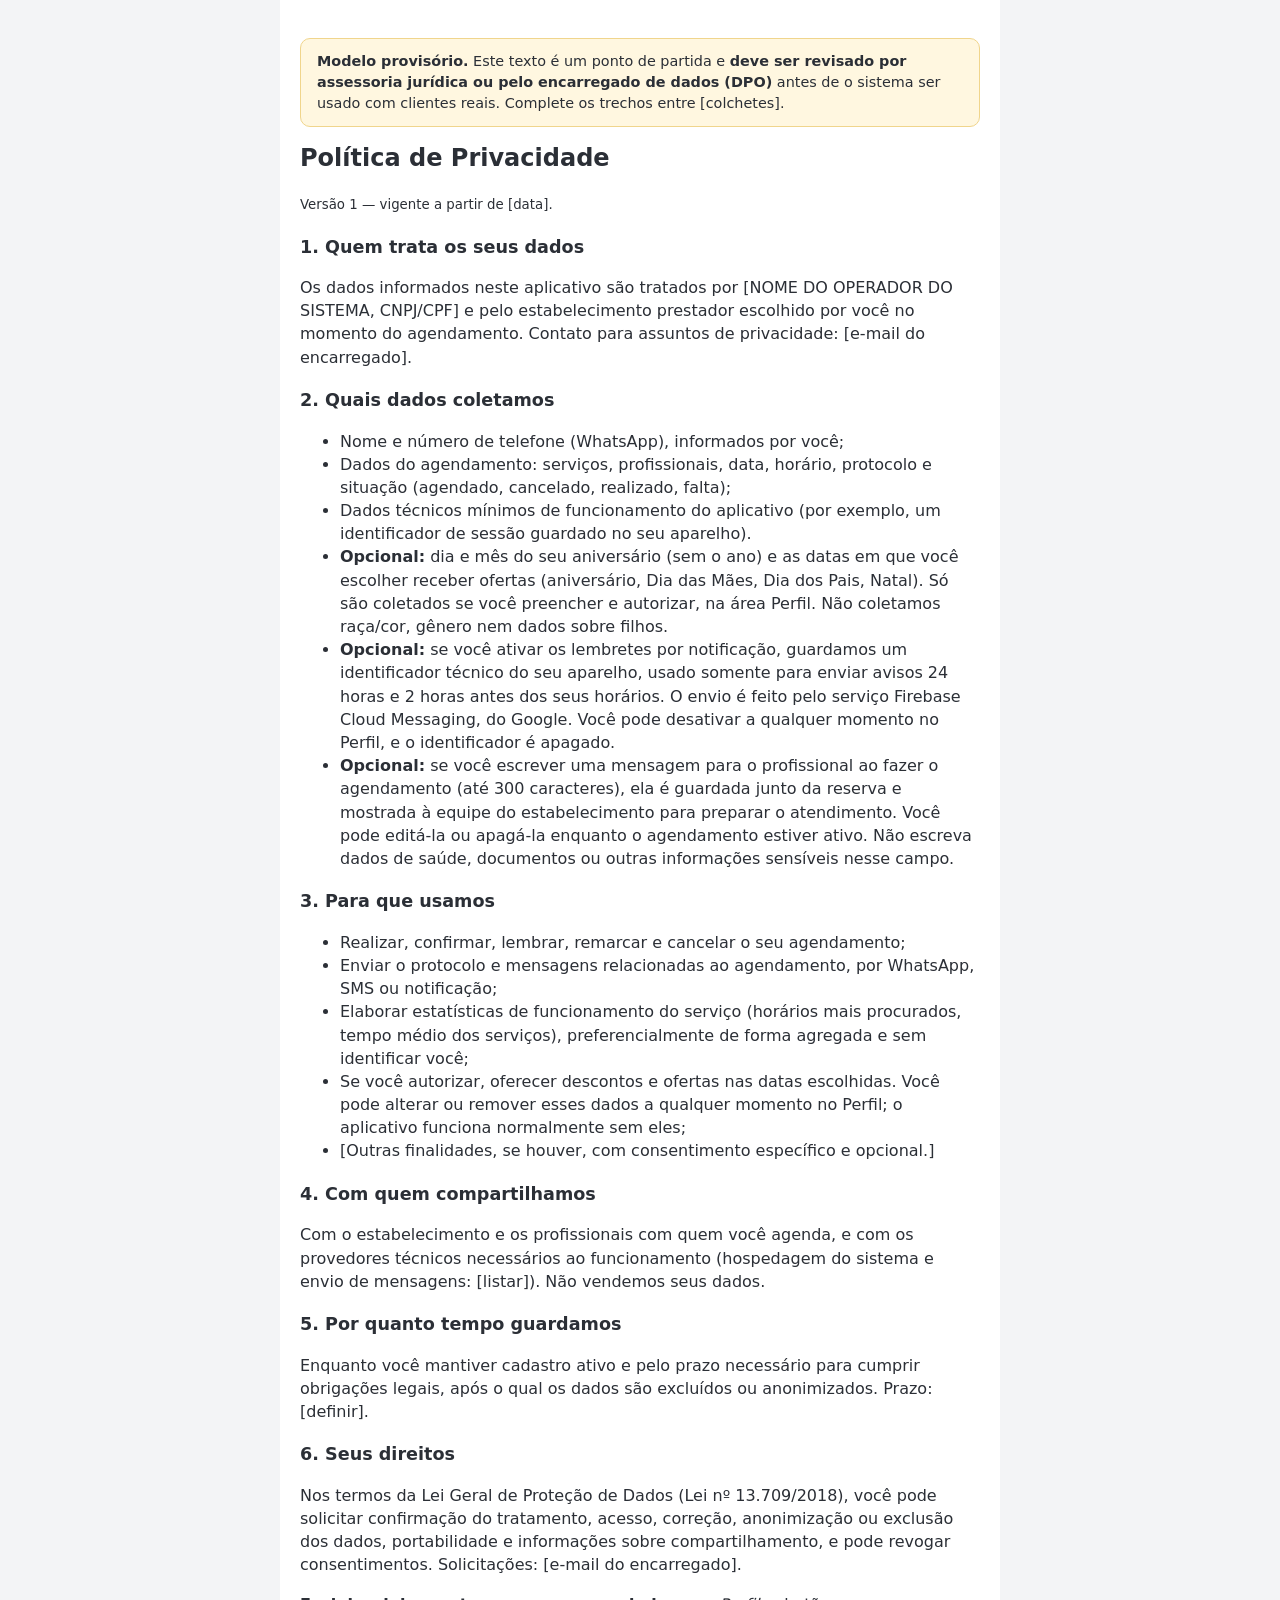
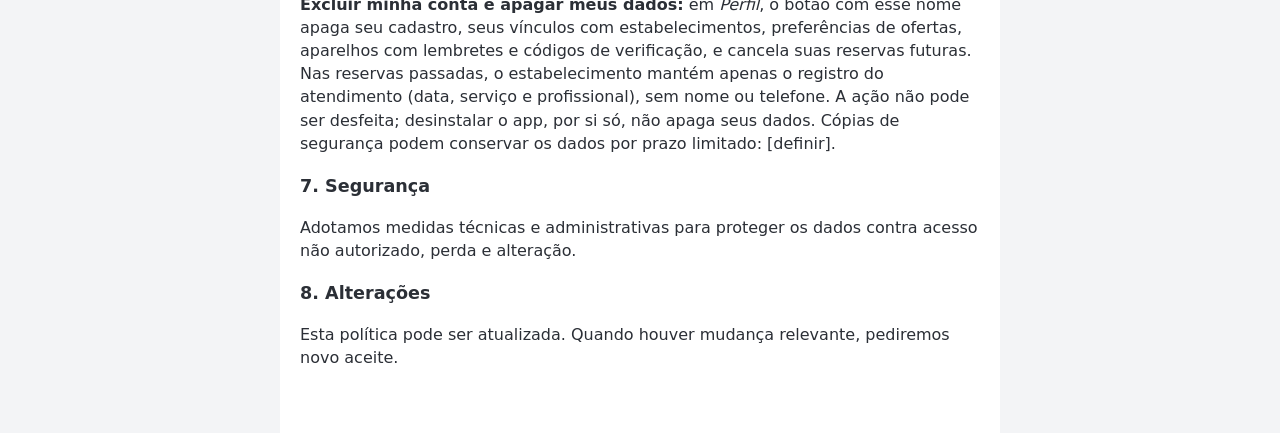
==== commit 9bb5372c: "Excluir minha conta e apagar meus dados (LGPD): botao no Perfil, acao excluirConta, historico anonim" ====
--- a/politica.html
+++ b/politica.html
@@ -50,6 +50,11 @@
   <p>Nos termos da Lei Geral de Proteção de Dados (Lei nº 13.709/2018), você pode solicitar confirmação do tratamento, acesso,
   correção, anonimização ou exclusão dos dados, portabilidade e informações sobre compartilhamento, e pode revogar consentimentos.
   Solicitações: [e-mail do encarregado].</p>
+  <p><b>Excluir minha conta e apagar meus dados:</b> em <i>Perfil</i>, o botão com esse nome apaga seu cadastro, seus
+  vínculos com estabelecimentos, preferências de ofertas, aparelhos com lembretes e códigos de verificação, e cancela suas
+  reservas futuras. Nas reservas passadas, o estabelecimento mantém apenas o registro do atendimento (data, serviço e
+  profissional), sem nome ou telefone. A ação não pode ser desfeita; desinstalar o app, por si só, não apaga seus dados.
+  Cópias de segurança podem conservar os dados por prazo limitado: [definir].</p>
 
   <h2>7. Segurança</h2>
   <p>Adotamos medidas técnicas e administrativas para proteger os dados contra acesso não autorizado, perda e alteração.</p>
